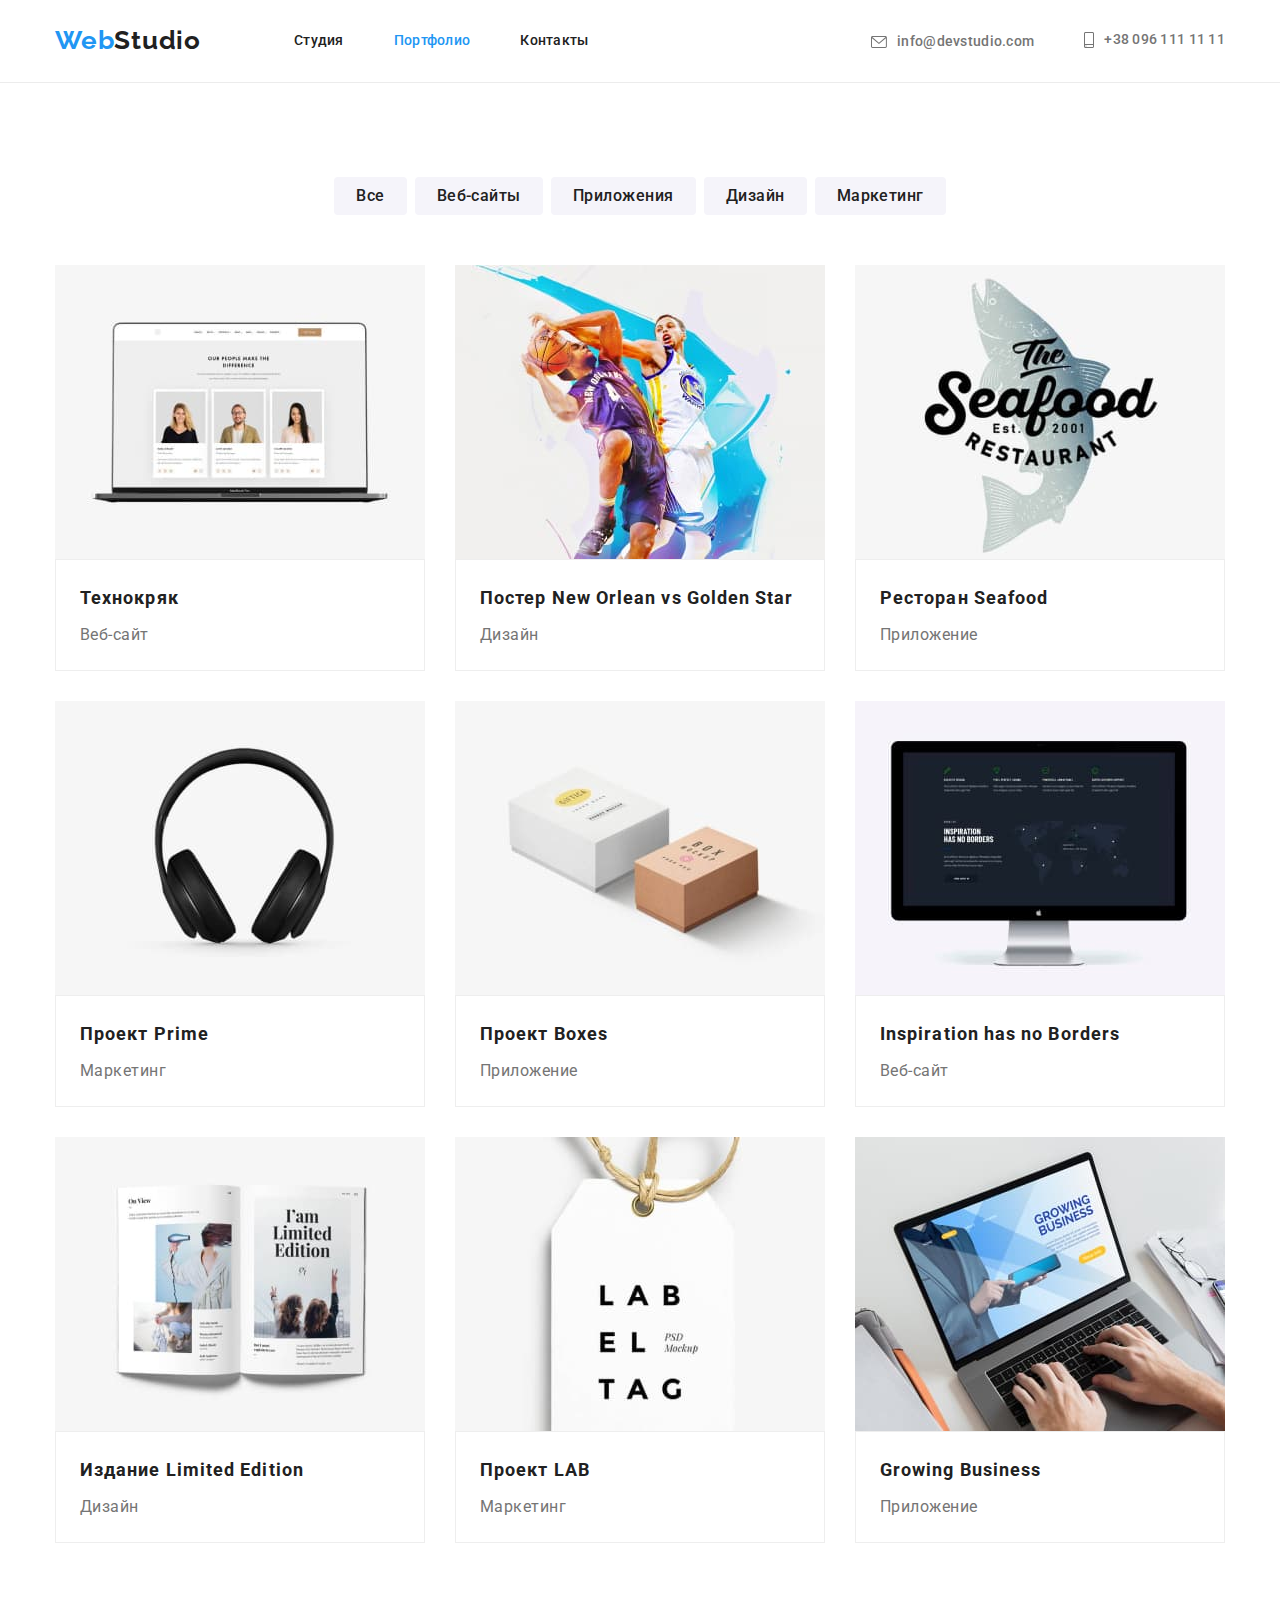
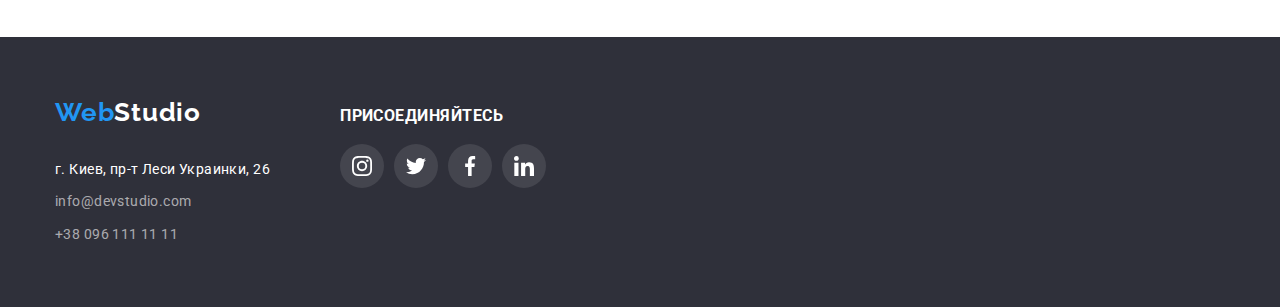
==== portfolio.html @ ec7339f8 "Clone HW4" ====
<!DOCTYPE html>
<html lang="ru">
  <head>
    <meta charset="UTF-8" />
    <meta http-equiv="X-UA-Compatible" content="IE=edge" />
    <meta name="viewport" content="width=device-width, initial-scale=1.0" />
    <title>WebStudio</title>

    <link rel="preconnect" href="https://fonts.googleapis.com" />
    <link rel="preconnect" href="https://fonts.gstatic.com" crossorigin />
    <link
      href="https://fonts.googleapis.com/css2?family=Raleway:wght@700&family=Roboto:wght@400;500;700;900&display=swap"
      rel="stylesheet"
    />

    <link
      rel="stylesheet"
      href="https://cdnjs.cloudflare.com/ajax/libs/modern-normalize/1.1.0/modern-normalize.min.css"
    />

    <link rel="stylesheet" href="./css/styles.css" />
  </head>

  <body>
    <!-- Секция Верхняя линия -->
    <header>
      <div class="header contаiner">
        <a class="logo" href="./index.html"><span class="logo-web">Web</span>Studio</a>

        <nav>
          <ul class="nav-list">
            <li class="nav-item">
              <a href="./index.html">Студия</a>
            </li>
            <li class="nav-item current-page">
              <a href="./portfolio.html">Портфолио</a>
            </li>
            <li class="nav-item">
              <a href="#">Контакты</a>
            </li>
          </ul>
        </nav>

        <ul class="contact-list">
          <li class="contact-item">
            <a href="mailto:info@devstudio.com">
              <svg class="icon envelope">
                <use href='./images/icons.svg#icon-envelope'></use>
              </svg>info@devstudio.com</a>
          </li>
          <li class="contact-item">
            <a href="tel:+380961111111">
              <svg class="icon smartphone">
                <use href='./images/icons.svg#icon-smartphone'></use>
              </svg>+38 096 111 11 11</a>
          </li>
        </ul>
      </div>
    </header>
    <main>
      <!-- Секция Портфолио -->
      <section class="section portfolio">
        <div class="contаiner">
        <h1 class="visually-hidden">Портфолио</h1>
        <!-- Блок Фильтры -->
        <ul class="filters-list">
          <li class="filters-item">
            <button type="button">Все</button>
          </li>
          <li class="filters-item">
            <button type="button">Веб-сайты</button>
          </li>
          <li class="filters-item">
            <button type="button">Приложения</button>
          </li>
          <li class="filters-item">
            <button type="button">Дизайн</button>
          </li>
          <li class="filters-item">
            <button type="button">Маркетинг</button>
          </li>
        </ul>
        <!-- Блок Работы -->
        <ul class="works-list">
          <li class="works-item">
            <a class="works-link" href="#">
              <img
                src="./images/portfolio/technokryak.jpg"
                alt="веб-сайт Технокряк"
                width="370"
                height="294"
              />
              <div class="specification">
                <h2 class="name-product">Технокряк</h2>
                <p class="type-product">Веб-сайт</p>
              </div>
            </a>
          </li>
          <li class="works-item">
            <a class="works-link" href="#">
              <img
                src="./images/portfolio/no_vs_gs.jpg"
                alt="дизайн постера New Orlean vs Golden Star"
                width="370"
                height="294"
              />
              <div class="specification">
                <h2 class="name-product">Постер New Orlean vs Golden Star</h2>
                <p class="type-product">Дизайн</p>
              </div>
            </a>
          </li>
          <li class="works-item">
            <a class="works-link" href="#">
              <img
                src="./images/portfolio/restaurant_seafood.jpg"
                alt="приложение ресторана Seafood"
                width="370"
                height="294"
              />
              <div class="specification">
                <h2 class="name-product">Ресторан Seafood</h2>
                <p class="type-product">Приложение</p>
              </div>
          </a>
          </li>
          <li class="works-item">
            <a class="works-link" href="#">
              <img
                src="./images/portfolio/project_prime.jpg"
                alt="маркетинговый проект Prime"
                width="370"
                height="294"
              />
              <div class="specification">
                <h2 class="name-product">Проект Prime</h2>
                <p class="type-product">Маркетинг</p>
              </div>
           </a>
          </li>
          <li class="works-item">
            <a class="works-link" href="#">
              <img
                src="./images/portfolio/project_boxes.jpg"
                alt="приложение проекта Boxes"
                width="370"
                height="294"
              />
              <div class="specification">
                <h2 class="name-product">Проект Boxes</h2>
                <p class="type-product">Приложение</p>
              </div>
            </a>
          </li>
          <li class="works-item">
            <a class="works-link" href="#">
              <img
                src="./images/portfolio/inspiration_has_no_borders.jpg"
                alt="веб-сайт Inspiration has no Borders"
                width="370"
                height="294"
              />
              <div class="specification">
                <h2 class="name-product">Inspiration has no Borders</h2>
                <p class="type-product">Веб-сайт</p>
              </div>
          </a>
          </li>
          <li class="works-item">
            <a class="works-link" href="#">
              <img
                src="./images/portfolio/limited_edition.jpg"
                alt="дизайн Издания Limited Edition"
                width="370"
                height="294"
              />
              <div class="specification">
                <h2 class="name-product">Издание Limited Edition</h2>
                <p class="type-product">Дизайн</p>
              </div>
          </a>
          </li>
          <li class="works-item">
            <a class="works-link" href="#">
              <img
                src="./images/portfolio/project_lab.jpg"
                alt="маркетинг Проекта LAB"
                width="370"
                height="294"
              />
              <div class="specification">
                <h2 class="name-product">Проект LAB</h2>
                <p class="type-product">Маркетинг</p>
              </div>
          </a>
          </li>
          <li class="works-item">
            <a class="works-link" href="#">
              <img
                src="./images/portfolio/growing_business.jpg"
                alt="приложение Growing Business"
                width="370"
                height="294"
              />
              <div class="specification">
                <h2 class="name-product">Growing Business</h2>
               <p class="type-product">Приложение</p>
              </div>
          </a>
          </li>
        </ul>  
        </div>
      </section>
    </main>
    <!-- Секция Подвал -->
    <footer class="footer">
      <div class="contаiner">
        <div class="logo-n-address">
        <a class="footer-logo" href="./index.html">
          <span class="logo-web">Web</span>Studio
        </a>
        <address>
          <ul class="address-list">
            <li class="address-item">
              <a
                class="location"
                href="https://goo.gl/maps/VrpaVgQh39W8fAb86"
                target="_blank"
                rel="noopener noreferrer"
                >г. Киев, пр-т Леси Украинки, 26
              </a>
            </li>
            <li class="address-item">
              <a class="mail" href="mailto:info@devstudio.com"
                >info@devstudio.com</a
              >
            </li>
            <li class="address-item">
              <a class="mail" href="tel:+380961111111">+38 096 111 11 11</a>
            </li>
            </li>
          </ul>
        </address>
        </div>
        <div class="join-box">
          <p class="join-text">присоединяйтесь</p>
          <ul class="social-list">
                <li class="social-item">
                  <a class="social-link" href="#">
                      <svg class="icon">
                        <use href='./images/icons.svg#icon-instagram'></use>
                      </svg>
                  </a>
                </li>
                <li class="social-item">
                  <a class="social-link" href="#">
                      <svg class="icon">
                        <use href='./images/icons.svg#icon-twitter'></use>
                      </svg>
                  </a>
                </li>
                <li class="social-item">
                  <a class="social-link" href="#">
                      <svg class="icon">
                        <use href='./images/icons.svg#icon-facebook'></use>
                      </svg>
                  </a>
                </li>
                <li class="social-item">
                  <a class="social-link" href="#">
                      <svg class="icon">
                        <use href='./images/icons.svg#icon-linkedin'></use>
                      </svg>
                  </a>
                </li>
              </ul>
        </div>
      </div>
    </footer>
  </body>
</html>
---- css/styles.css ----
:root {
  --main-text-color: rgba(33, 33, 33, 1);
  --secondary-text-color: rgba(117, 117, 117, 1);
  --third-text-color: rgba(255, 255, 255, 0.6);
  --highlighting-color: rgba(33, 150, 243, 1);
  --main-color: rgba(255, 255, 255, 1);
  --secondary-background-color: rgba(47, 48, 58, 1);
  --third-background-color: rgba(245, 244, 250, 1);
  --bt-hover: rgba(24, 140, 232, 1);
  --header-border: 1px solid rgba(236, 236, 236, 1);
  --box-shadow-fotocard: 0px 1px 3px rgba(0, 0, 0, 0.12), 0px 1px 1px rgba(0, 0, 0, 0.14),
    0px 2px 1px rgba(0, 0, 0, 0.2);
  --shadow-bt-hero: 0px 4px 4px rgba(0, 0, 0, 0.15);
  --shadow-bt-filter: 0px 3px 1px rgba(0, 0, 0, 0.1), 0px 1px 2px rgba(0, 0, 0, 0.08),
    0px 2px 2px rgba(0, 0, 0, 0.12);
  --works-border: 1px solid #eeeeee;
  --works-item-gap: 30px;
  --hero-linear-gradient: to right, rgba(47, 48, 58, 0.4), rgba(47, 48, 58, 0.4);
  --icon-color: rgba(175, 177, 184, 1);
  --footer-social-link-bg: rgba(255, 255, 255, 0.1);
}

a {
  text-decoration: none;
}

ul,
h1,
h2,
h3,
p {
  list-style: none;
  margin: 0;
  padding: 0;
  margin-block: 0;
}

img {
  display: block;
  width: 100%;
  height: auto;
}

body {
  background-color: var(--main-color);
  font-family: 'Roboto', sans-serif;
  font-style: normal;
}

.visually-hidden {
  position: absolute;
  width: 1px;
  height: 1px;
  margin: -1px;
  border: 0;
  padding: 0;

  white-space: nowrap;
  clip-path: inset(100%);
  clip: rect(0 0 0 0);
  overflow: hidden;
}

/* Общий стиль */
.contаiner {
  width: 1200px;
  padding-left: 15px;
  padding-right: 15px;
  margin-left: auto;
  margin-right: auto;
}

.section {
  padding-top: 94px;
  padding-bottom: 94px;
}

/* Верхняя линия */
header a {
  display: flex;
  align-items: center;
  padding-top: 32px;
  padding-bottom: 32px;
}

header {
  border-bottom: var(--header-border);
}

.contаiner.header {
  display: flex;
  flex-direction: row;
  align-items: center;
  /* border-bottom: var(--header-border); */
}

/* блок Логотип */
.logo {
  font-family: 'Raleway', sans-serif;
  font-weight: 700;
  font-size: 26px;
  line-height: 1.19;
  letter-spacing: 0.03em;
  color: var(--main-text-color);

  margin-right: 93px;
  padding-top: 24px;
  padding-bottom: 25px;
}

.logo-web {
  color: var(--highlighting-color);
}

/* блок Навигация */
.nav-list {
  display: flex;
  flex-direction: row;
}

.nav-list .nav-item:not(:last-child) {
  margin-right: 50px;
}

.nav-item a {
  font-weight: 500;
  font-size: 14px;
  line-height: 1.14;
  letter-spacing: 0.02em;
  color: var(--main-text-color);
}

.nav-item a:hover,
.nav-item a:focus {
  color: var(--highlighting-color);
}

.current-page a {
  color: var(--highlighting-color);
}

/* блок Контакты */
.contact-list {
  display: flex;
  flex-direction: row;
  align-items: baseline;
  margin-left: auto;
}

.contact-list .contact-item:not(:last-child) {
  margin-right: 50px;
}

.contact-item a {
  font-weight: 500;
  font-size: 14px;
  line-height: 1.14;
  letter-spacing: 0.02em;
  color: var(--secondary-text-color);

  /* display: flex;
  align-items: center; */
}

.contact-item a:hover,
.contact-item a:focus,
.contact-item a:hover .icon,
.contact-item a:focus .icon {
  color: var(--highlighting-color);
  fill: var(--highlighting-color);
}

.icon {
  fill: var(--secondary-text-color);
}

.envelope {
  width: 16px;
  height: 12px;
}

.smartphone {
  width: 10px;
  height: 16px;
}

.smartphone,
.envelope {
  margin-right: 10px;
}

/* Основная страница */
/* Шапка */
.section.hero {
  display: block;
  padding-top: 200px;
  padding-bottom: 200px;
  text-align: center;
  max-width: 1600px;
  margin-left: auto;
  margin-right: auto;

  background-color: var(--secondary-background-color);
  background-image: linear-gradient(var(--hero-linear-gradient)), url('../images/hero_img.jpg');
  background-repeat: no-repeat;
  background-position: center;
}

.hero-title {
  color: var(--main-color);
  font-weight: 900;
  font-size: 44px;
  line-height: 1.36;
  text-align: center;
  letter-spacing: 0.06em;
  text-transform: uppercase;

  margin-bottom: 30px;
}

.bt-hero {
  background-color: var(--highlighting-color);
  font-weight: 700;
  font-size: 16px;
  line-height: 1.87;
  letter-spacing: 0.06em;
  text-align: center;
  color: var(--main-color);
  box-shadow: var(--shadow-bt-hero);
  border-radius: 4px;
  border: none;

  width: 200px;
  height: 50px;
}

.bt-hero:hover {
  cursor: pointer;
  background-color: var(--bt-hover);
}

/* Особенности */
.section.feature {
  padding-bottom: 0;
}

.feature-list {
  display: flex;
}

.feature-item {
  display: block;
  width: 270px;
}

.feature-item:not(:last-child) {
  margin-right: 30px;
}

.item-box {
  display: flex;
  justify-content: center;
  align-items: center;
  height: 120px;

  background-color: var(--third-background-color);
  border-radius: 4px;

  margin-bottom: 30px;
}

.item-box .icon {
  width: 70px;
  height: 70px;
}

.feature-item h3 {
  font-weight: 700;
  font-size: 14px;
  line-height: 1.14;
  letter-spacing: 0.03em;
  text-transform: uppercase;
  color: var(--main-text-color);

  margin-bottom: 10px;
}

.feature-item p {
  font-weight: 400;
  font-size: 14px;
  line-height: 1.71;
  letter-spacing: 0.03em;
  color: var(--secondary-text-color);
}

/* Чем мы занимаемся + Наша команда */
.titles-sections {
  font-weight: 700;
  font-size: 36px;
  line-height: 1.16;
  letter-spacing: 0.03em;
  text-align: center;
  color: var(--main-text-color);

  margin-bottom: 50px;
}

/* Чем мы занимаемся */

.doing-list {
  display: flex;
}

.doing-item:not(:last-child) {
  margin-right: 30px;
}

/* Наша команда */
section.team {
  background-color: var(--third-background-color);
}

.team-list {
  display: flex;
}

.team-item {
  width: 270px;
  text-align: center;

  background-color: var(--main-color);

  box-shadow: var(--box-shadow-fotocard);
  border-radius: 0px 0px 4px 4px;
}

.team-item:not(:last-child) {
  margin-right: 30px;
}

.clarification {
  padding-top: 30px;
  padding-bottom: 30px;
}

.team-item .names {
  font-weight: 500;
  font-size: 16px;
  line-height: 1.18;
  letter-spacing: 0.03em;

  margin-bottom: 10px;
}

.team-item .profession {
  font-weight: 400;
  font-size: 16px;
  line-height: 1.18;
  letter-spacing: 0.03em;
  color: var(--secondary-text-color);

  margin-bottom: 16px;
}

.social-list {
  display: flex;
  justify-content: center;
  align-items: center;
}

.social-item:not(:last-child) {
  margin-right: 10px;
}

.social-link {
  display: flex;
  align-items: center;
  justify-content: center;
  width: 44px;
  height: 44px;
  /* padding: 12px; */
  border-radius: 50%;
}

.social-link:hover,
.social-link:focus,
.social-link:hover .icon,
.social-link:focus .icon {
  background-color: var(--highlighting-color);
  fill: var(--main-color);
}

.social-link .icon {
  width: 20px;
  height: 20px;
  fill: var(--icon-color);
}

/* Постоянные клиенты */
.partners-list {
  display: flex;
}

.partners-item:not(:last-child) {
  margin-right: 30px;
}

.partners-link {
  display: flex;
  align-items: center;
  justify-content: center;

  border: 1px solid var(--icon-color);
  border-radius: 4px;
  width: 170px;
  height: 92px;
}

.partners-link .icon {
  width: 106px;
  height: 60px;
  fill: var(--icon-color);
}

.partners-link:hover,
.partners-link:focus {
  border: 1px solid var(--highlighting-color);
}

.partners-link:hover .icon,
.partners-link:focus .icon {
  fill: var(--highlighting-color);
}

/* страница Портфолио */
/* блок Фильтры */
.filters-list {
  display: flex;
  justify-content: center;
  margin-bottom: 50px;
}

.filters-item:not(:last-child) {
  margin-right: 8px;
}

.filters-item button {
  background-color: var(--third-background-color);
  font-weight: 500;
  font-size: 16px;
  line-height: 1.62;
  text-align: center;
  letter-spacing: 0.03em;
  border-style: unset;
  border-radius: 4px;
  color: var(--main-text-color);

  padding: 6px 22px;
}

.filters-item button:hover,
.filters-item button:focus {
  cursor: pointer;
  background-color: var(--highlighting-color);
  color: var(--main-color);
  box-shadow: var(--shadow-bt-filter);
}

/* блок Работы */
.works-list {
  display: flex;
  flex-wrap: wrap;

  margin-right: calc(-1 * var(--works-item-gap));
  margin-bottom: calc(-1 * var(--works-item-gap));
}

.works-item {
  width: 370px;
  flex-basis: calc(100% / 3 - var(--works-item-gap));
  margin-right: var(--works-item-gap);
  margin-bottom: var(--works-item-gap);
}

.works-link {
  display: block;
}

.works-link:hover,
.works-link:focus {
  box-shadow: 1px 4px 6px 0px rgba(0, 0, 0, 0.16), 0px 4px 4px 0px rgba(0, 0, 0, 0.06),
    0px 1px 1px 0px rgba(0, 0, 0, 0.12);
}

.specification {
  padding: 20px 24px;
  border: var(--works-border);
}

.name-product {
  font-weight: 700;
  font-size: 18px;
  line-height: 2;
  letter-spacing: 0.06em;
  color: var(--main-text-color);

  margin-bottom: 4px;
}

.type-product {
  font-weight: 400;
  font-size: 16px;
  line-height: 1.87;
  letter-spacing: 0.03em;
  color: var(--secondary-text-color);
}

/* Подвал */
.footer {
  background-color: var(--secondary-background-color);
}
.footer {
  padding-top: 60px;
  padding-bottom: 60px;
}

.footer .contаiner {
  display: flex;
  align-items: baseline;
}

.logo-n-address {
  display: flex;
  flex-direction: column;
  margin-right: 70px;
}

/* блок Логотип */
.footer-logo {
  font-family: 'Raleway', sans-serif;
  font-weight: 700;
  font-size: 26px;
  line-height: 1.19;
  letter-spacing: 0.03em;
  color: var(--main-color);

  margin-bottom: 30px;
}

/* блок Адрес */
.address-list {
  font-style: normal;
}

.address-item:not(:last-child) {
  margin-bottom: 9px;
}

.address-item a {
  font-weight: 400;
  font-size: 14px;
  line-height: 1.71;
  letter-spacing: 0.03em;
  color: var(--third-text-color);
}

.address-item a:hover,
.address-item a:focus {
  color: var(--highlighting-color);
}

.address-item .location {
  color: var(--main-color);
}

/* блоки Логотип+Адрес */
.logo-n-address {
  margin-right: 70px;
}

/* блок Присоединяйтесь */
.join-text {
  font-weight: 700;
  font-size: 16px;
  line-height: 1;
  letter-spacing: 0.03em;
  text-transform: uppercase;
  color: var(--main-color);

  margin-bottom: 20px;
}

.join-box .social-link .icon {
  fill: var(--main-color);
}

.join-box .social-link {
  background-color: var(--footer-social-link-bg);
}

.join-box .social-link:hover,
.join-box .social-link:focus,
.join-box .social-link:hover .icon,
.join-box .social-link:focus .icon {
  background-color: var(--highlighting-color);
  fill: var(--main-color);
}
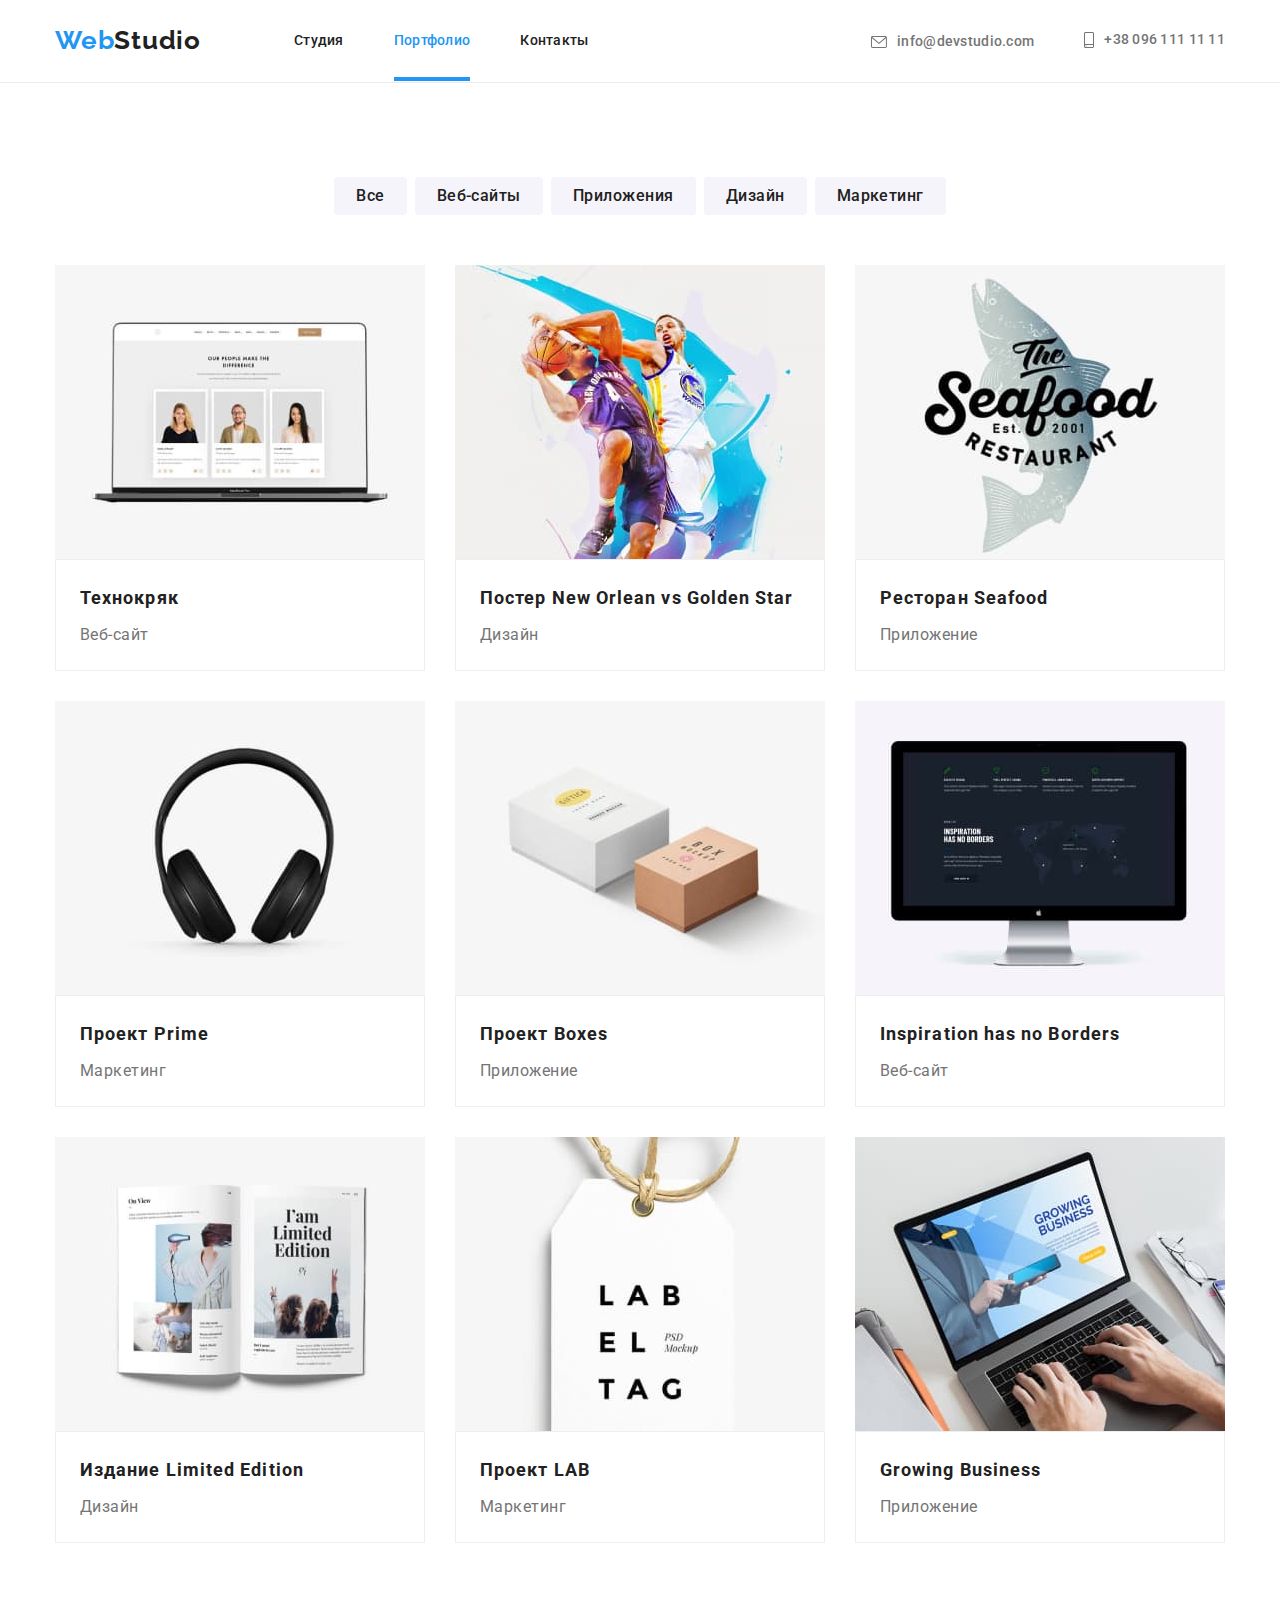
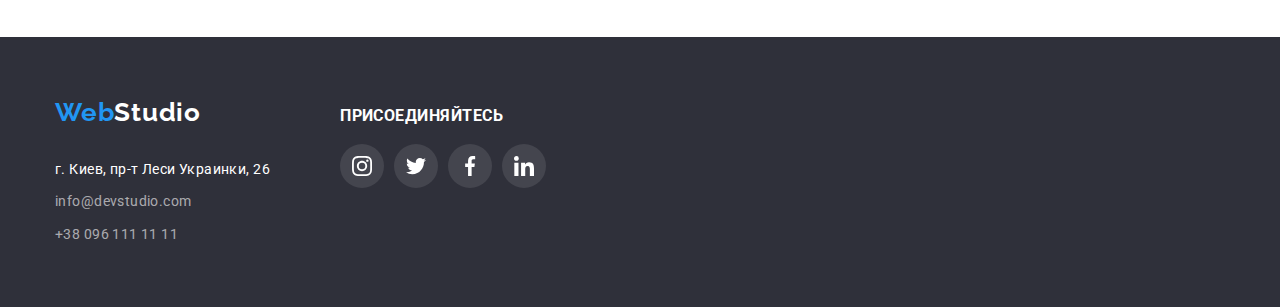
==== commit cce44b03: "active border in nav header DONE" ====
--- a/portfolio.html
+++ b/portfolio.html
@@ -30,13 +30,13 @@
         <nav>
           <ul class="nav-list">
             <li class="nav-item">
-              <a href="./index.html">Студия</a>
+              <a class='nav-link' href="./index.html">Студия</a>
             </li>
             <li class="nav-item current-page">
-              <a href="./portfolio.html">Портфолио</a>
+              <a class='nav-link' href="./portfolio.html">Портфолио</a>
             </li>
             <li class="nav-item">
-              <a href="#">Контакты</a>
+              <a class='nav-link' href="#">Контакты</a>
             </li>
           </ul>
         </nav>
--- a/css/styles.css
+++ b/css/styles.css
@@ -122,7 +122,7 @@
   margin-right: 50px;
 }
 
-.nav-item a {
+.nav-item .nav-link {
   font-weight: 500;
   font-size: 14px;
   line-height: 1.14;
@@ -130,13 +130,38 @@
   color: var(--main-text-color);
 }
 
-.nav-item a:hover,
-.nav-item a:focus {
+.nav-item .nav-link:hover,
+.nav-item .nav-link:focus {
   color: var(--highlighting-color);
-}
-
-.current-page a {
+  position: relative;
+}
+
+.nav-item .nav-link:hover::after,
+.nav-item .nav-link:focus::after {
+  content: '';
+  display: block;
+  width: 100%;
+  height: 4px;
+  background-color: var(--highlighting-color);
+  position: absolute;
+  bottom: 0;
+  left: 0;
+}
+
+.current-page .nav-link {
   color: var(--highlighting-color);
+  position: relative;
+}
+
+.current-page .nav-link::after {
+  content: '';
+  display: block;
+  width: 100%;
+  height: 4px;
+  background-color: var(--highlighting-color);
+  position: absolute;
+  bottom: 0;
+  left: 0;
 }
 
 /* блок Контакты */
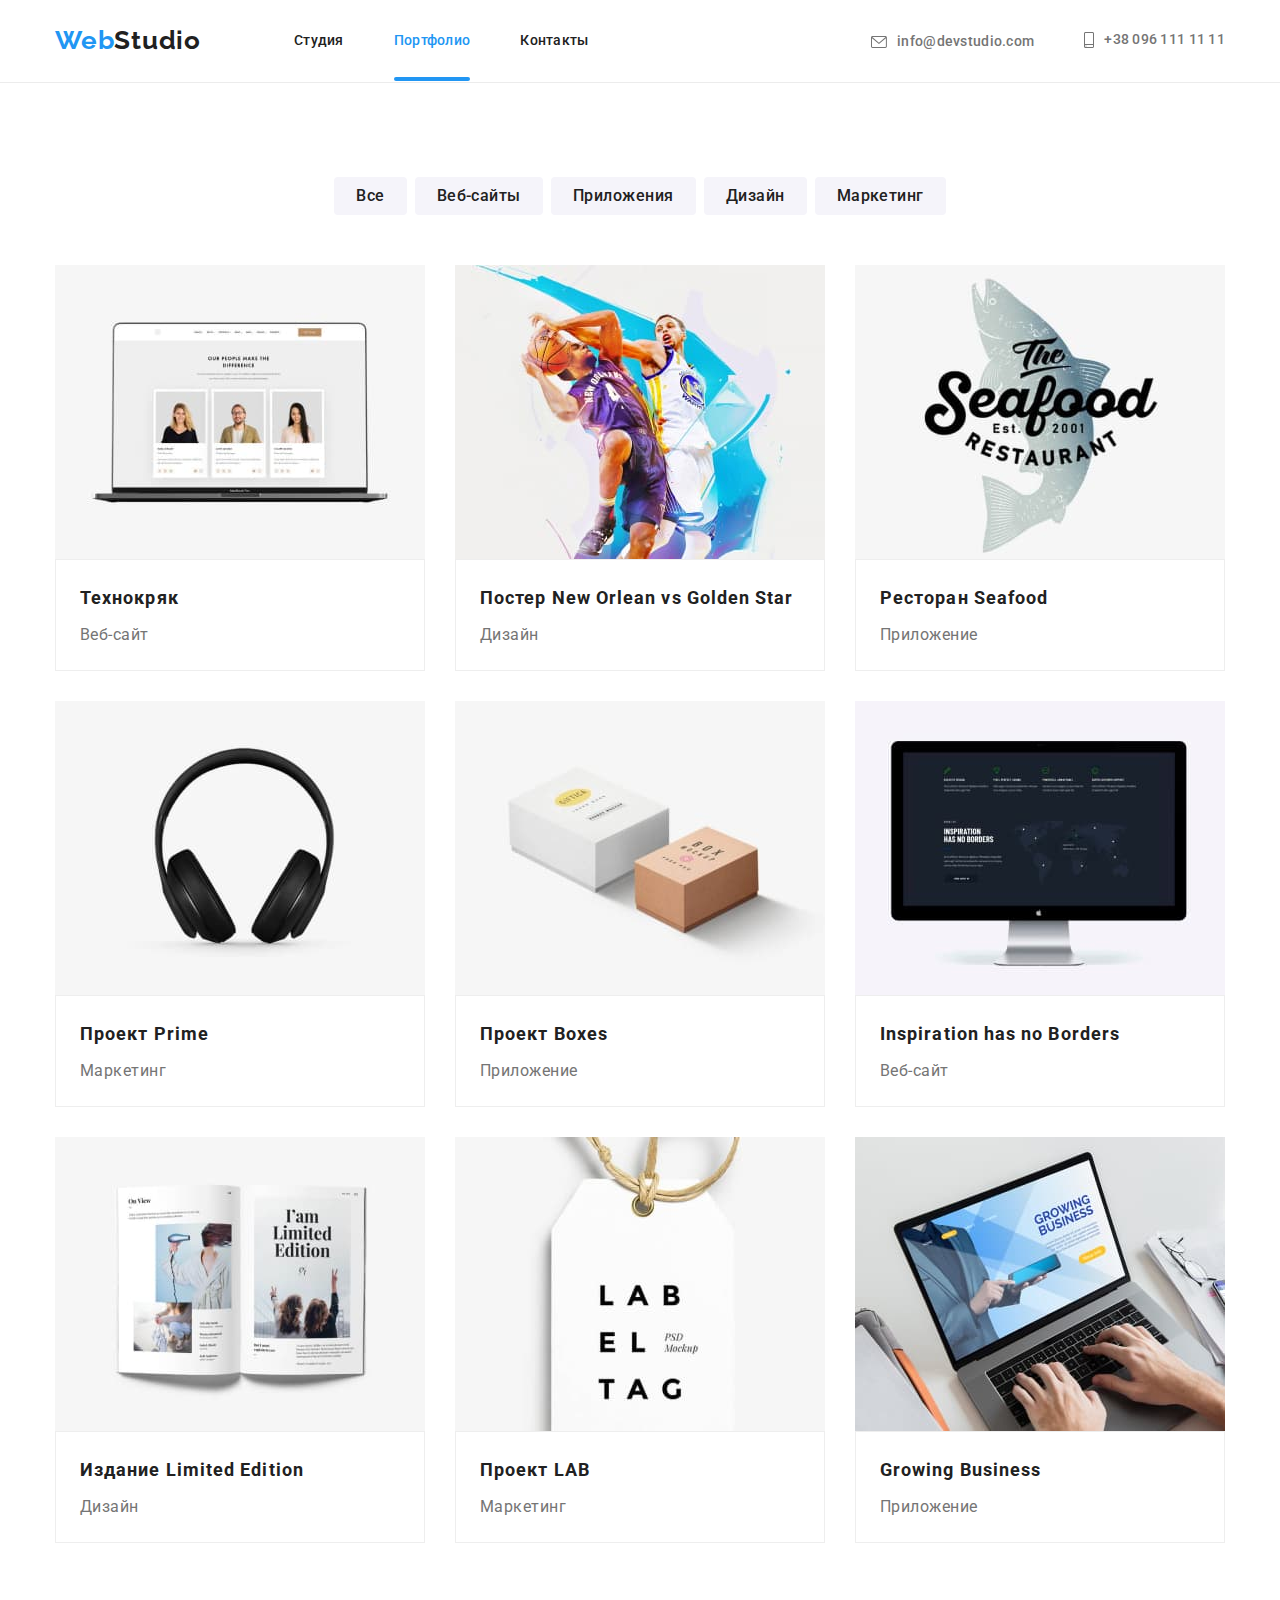
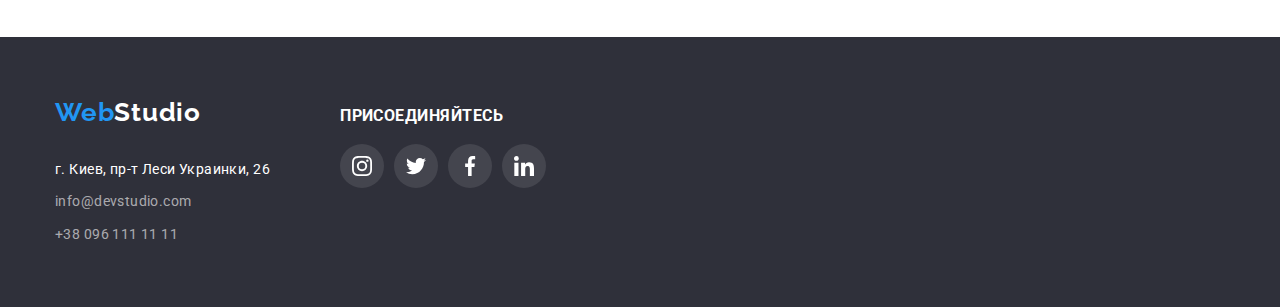
==== commit 5f13a23f: "overlay portfolio card Done" ====
--- a/portfolio.html
+++ b/portfolio.html
@@ -84,12 +84,15 @@
         <ul class="works-list">
           <li class="works-item">
             <a class="works-link" href="#">
+              <div class="viewbox">
               <img
                 src="./images/portfolio/technokryak.jpg"
                 alt="веб-сайт Технокряк"
                 width="370"
                 height="294"
               />
+              <p class="overlay">Технокряк это современная площадка распространения коронавируса. Компании используют эту платформу для цифрового шпионажа и атак на защищённые сервера конкурентов.</p>
+              </div>
               <div class="specification">
                 <h2 class="name-product">Технокряк</h2>
                 <p class="type-product">Веб-сайт</p>
@@ -98,12 +101,15 @@
           </li>
           <li class="works-item">
             <a class="works-link" href="#">
+              <div class="viewbox">
               <img
                 src="./images/portfolio/no_vs_gs.jpg"
                 alt="дизайн постера New Orlean vs Golden Star"
                 width="370"
                 height="294"
               />
+              <p class="overlay">Постер New Orlean vs Golden Star Lorem ipsum dolor, sit amet consectetur adipisicing elit. Velit, minima?</p>
+              </div>
               <div class="specification">
                 <h2 class="name-product">Постер New Orlean vs Golden Star</h2>
                 <p class="type-product">Дизайн</p>
@@ -112,12 +118,15 @@
           </li>
           <li class="works-item">
             <a class="works-link" href="#">
+              <div class="viewbox">
               <img
                 src="./images/portfolio/restaurant_seafood.jpg"
                 alt="приложение ресторана Seafood"
                 width="370"
                 height="294"
               />
+              <p class="overlay">Ресторан Seafood Lorem ipsum dolor sit amet consectetur adipisicing elit. Impedit blanditiis quo itaque at possimus temporibus!</p>
+              </div>
               <div class="specification">
                 <h2 class="name-product">Ресторан Seafood</h2>
                 <p class="type-product">Приложение</p>
@@ -126,12 +135,15 @@
           </li>
           <li class="works-item">
             <a class="works-link" href="#">
+              <div class="viewbox">
               <img
                 src="./images/portfolio/project_prime.jpg"
                 alt="маркетинговый проект Prime"
                 width="370"
                 height="294"
               />
+              <p class="overlay">Проект Prime Lorem ipsum dolor sit amet consectetur adipisicing elit. Quos amet eaque commodi repudiandae ex iste nostrum.</p>
+              </div>
               <div class="specification">
                 <h2 class="name-product">Проект Prime</h2>
                 <p class="type-product">Маркетинг</p>
@@ -140,12 +152,15 @@
           </li>
           <li class="works-item">
             <a class="works-link" href="#">
+              <div class="viewbox">
               <img
                 src="./images/portfolio/project_boxes.jpg"
                 alt="приложение проекта Boxes"
                 width="370"
                 height="294"
               />
+              <p class="overlay">Проект Boxes Lorem ipsum dolor sit amet consectetur, adipisicing elit. Aliquam provident itaque est saepe placeat a officiis iusto. Corporis quod, aspernatur corrupti non voluptas impedit!</p>
+              </div>
               <div class="specification">
                 <h2 class="name-product">Проект Boxes</h2>
                 <p class="type-product">Приложение</p>
@@ -154,12 +169,15 @@
           </li>
           <li class="works-item">
             <a class="works-link" href="#">
+              <div class="viewbox">
               <img
                 src="./images/portfolio/inspiration_has_no_borders.jpg"
                 alt="веб-сайт Inspiration has no Borders"
                 width="370"
                 height="294"
               />
+              <p class="overlay">Inspiration has no Borders Lorem ipsum dolor, sit amet consectetur adipisicing elit. Nam atque omnis aperiam molestiae dicta sint, numquam qui cumque porro odit provident perspiciatis illo! Corrupti pariatur, labore illum ipsum magnam dicta ea? Atque?</p>
+              </div>
               <div class="specification">
                 <h2 class="name-product">Inspiration has no Borders</h2>
                 <p class="type-product">Веб-сайт</p>
@@ -168,12 +186,15 @@
           </li>
           <li class="works-item">
             <a class="works-link" href="#">
+              <div class="viewbox">
               <img
                 src="./images/portfolio/limited_edition.jpg"
                 alt="дизайн Издания Limited Edition"
                 width="370"
                 height="294"
               />
+              <p class="overlay">Издание Limited Edition Lorem ipsum dolor sit amet consectetur adipisicing elit. Harum officia doloribus expedita necessitatibus atque cupiditate, neque natus commodi! Corrupti.</p>
+              </div>
               <div class="specification">
                 <h2 class="name-product">Издание Limited Edition</h2>
                 <p class="type-product">Дизайн</p>
@@ -182,12 +203,15 @@
           </li>
           <li class="works-item">
             <a class="works-link" href="#">
+              <div class="viewbox">
               <img
                 src="./images/portfolio/project_lab.jpg"
                 alt="маркетинг Проекта LAB"
                 width="370"
                 height="294"
               />
+              <p class="overlay">Проект LAB Lorem ipsum dolor, sit amet consectetur adipisicing elit. Eveniet iure quaerat omnis quasi rem hic corporis voluptatibus libero, distinctio error!</p>
+              </div>
               <div class="specification">
                 <h2 class="name-product">Проект LAB</h2>
                 <p class="type-product">Маркетинг</p>
@@ -196,12 +220,15 @@
           </li>
           <li class="works-item">
             <a class="works-link" href="#">
+              <div class="viewbox">
               <img
                 src="./images/portfolio/growing_business.jpg"
                 alt="приложение Growing Business"
                 width="370"
                 height="294"
               />
+              <p class="overlay">Growing Business Lorem ipsum dolor sit amet consectetur adipisicing elit. Ratione consectetur reiciendis laborum totam?</p>
+              </div>
               <div class="specification">
                 <h2 class="name-product">Growing Business</h2>
                <p class="type-product">Приложение</p>
--- a/css/styles.css
+++ b/css/styles.css
@@ -18,6 +18,13 @@
   --hero-linear-gradient: to right, rgba(47, 48, 58, 0.4), rgba(47, 48, 58, 0.4);
   --icon-color: rgba(175, 177, 184, 1);
   --footer-social-link-bg: rgba(255, 255, 255, 0.1);
+  --animation-timing-function: cubic-bezier (0.4, 0, 0.2, 1);
+  --backdrop: rgba(0, 0, 0, 0.2);
+  --border-modal-bt-close: rgba(0, 0, 0, 0.1);
+  --cross-color: rgba(0, 0, 0, 1);
+  --modal-shadow: 0px 4px 4px 0px rgba(0, 0, 0, 0.25);
+  --bg-label: rgba(47, 48, 58, 0.8);
+  --bg-overlay: rgba(33, 150, 243, 0.9);
 }
 
 a {
@@ -91,7 +98,6 @@
   display: flex;
   flex-direction: row;
   align-items: center;
-  /* border-bottom: var(--header-border); */
 }
 
 /* блок Логотип */
@@ -128,6 +134,10 @@
   line-height: 1.14;
   letter-spacing: 0.02em;
   color: var(--main-text-color);
+
+  transition-property: color;
+  transition-duration: 250ms;
+  transition-timing-function: var(--animation-timing-function);
 }
 
 .nav-item .nav-link:hover,
@@ -143,6 +153,7 @@
   width: 100%;
   height: 4px;
   background-color: var(--highlighting-color);
+  border-radius: 2px;
   position: absolute;
   bottom: 0;
   left: 0;
@@ -159,6 +170,7 @@
   width: 100%;
   height: 4px;
   background-color: var(--highlighting-color);
+  border-radius: 2px;
   position: absolute;
   bottom: 0;
   left: 0;
@@ -183,8 +195,9 @@
   letter-spacing: 0.02em;
   color: var(--secondary-text-color);
 
-  /* display: flex;
-  align-items: center; */
+  transition-property: color;
+  transition-duration: 250ms;
+  transition-timing-function: var(--animation-timing-function);
 }
 
 .contact-item a:hover,
@@ -197,6 +210,9 @@
 
 .icon {
   fill: var(--secondary-text-color);
+  transition-property: fill;
+  transition-duration: 250ms;
+  transition-timing-function: var(--animation-timing-function);
 }
 
 .envelope {
@@ -257,11 +273,77 @@
 
   width: 200px;
   height: 50px;
+
+  transition-property: background-color;
+  transition-duration: 250ms;
+  transition-timing-function: var(--animation-timing-function);
 }
 
 .bt-hero:hover {
   cursor: pointer;
   background-color: var(--bt-hover);
+}
+
+/* Модальное окно */
+.backdrop {
+  position: fixed;
+  top: 0;
+  left: 0;
+  width: 100%;
+  height: 100%;
+  background-color: var(--backdrop);
+
+  transition-property: opacity, visibility;
+  transition-duration: 1000ms;
+  transition-timing-function: cubic-bezier(0.215, 0.61, 0.355, 1);
+}
+
+.is-hidden {
+  visibility: hidden;
+  opacity: 0;
+  pointer-events: unset;
+}
+
+.modal {
+  position: absolute;
+  top: 50%;
+  left: 50%;
+  transform: translate(-50%, -50%);
+  min-width: 528px;
+  min-height: 581px;
+
+  background-color: var(--main-color);
+  box-shadow: var(--modal-shadow);
+}
+
+.modal-bt-close {
+  position: absolute;
+  right: 8px;
+  top: 8px;
+
+  display: flex;
+  align-items: center;
+  justify-content: center;
+
+  width: 30px;
+  height: 30px;
+  border-radius: 50%;
+  border: 1px solid var(--border-modal-bt-close);
+  cursor: pointer;
+
+  background-color: var(--main-color);
+}
+
+.is-hidden {
+  visibility: hidden;
+  opacity: 0;
+  pointer-events: unset;
+}
+
+.modal-bt-close .icon {
+  width: 18px;
+  height: 18px;
+  fill: var(--cross-color);
 }
 
 /* Особенности */
@@ -336,6 +418,34 @@
   display: flex;
 }
 
+.doing-item {
+  position: relative;
+}
+
+.label {
+  position: absolute;
+  left: 0;
+  bottom: 0;
+  width: 100%;
+  height: 70px;
+
+  display: flex;
+  align-items: center;
+  justify-content: center;
+
+  background-color: var(--bg-label);
+}
+
+.label-text {
+  font-size: 14px;
+  font-weight: 700;
+  line-height: 1.14;
+  letter-spacing: 0.03em;
+  text-align: center;
+  text-transform: uppercase;
+  color: var(--main-color);
+}
+
 .doing-item:not(:last-child) {
   margin-right: 30px;
 }
@@ -403,8 +513,21 @@
   justify-content: center;
   width: 44px;
   height: 44px;
-  /* padding: 12px; */
   border-radius: 50%;
+
+  transition-property: background-color;
+  transition-duration: 250ms;
+  transition-timing-function: var(--animation-timing-function);
+}
+
+.social-link .icon {
+  width: 20px;
+  height: 20px;
+  fill: var(--icon-color);
+
+  transition-property: fill;
+  transition-duration: 250ms;
+  transition-timing-function: var(--animation-timing-function);
 }
 
 .social-link:hover,
@@ -415,12 +538,6 @@
   fill: var(--main-color);
 }
 
-.social-link .icon {
-  width: 20px;
-  height: 20px;
-  fill: var(--icon-color);
-}
-
 /* Постоянные клиенты */
 .partners-list {
   display: flex;
@@ -439,12 +556,20 @@
   border-radius: 4px;
   width: 170px;
   height: 92px;
+
+  transition-property: border;
+  transition-duration: 250ms;
+  transition-timing-function: var(--animation-timing-function);
 }
 
 .partners-link .icon {
   width: 106px;
   height: 60px;
   fill: var(--icon-color);
+
+  transition-property: fill;
+  transition-duration: 250ms;
+  transition-timing-function: var(--animation-timing-function);
 }
 
 .partners-link:hover,
@@ -481,6 +606,10 @@
   color: var(--main-text-color);
 
   padding: 6px 22px;
+
+  transition-property: background-color, color, box-shadow;
+  transition-duration: 250ms;
+  transition-timing-function: var(--animation-timing-function);
 }
 
 .filters-item button:hover,
@@ -509,12 +638,53 @@
 
 .works-link {
   display: block;
+
+  transition-property: box-shadow;
+  transition-duration: 250ms;
+  transition-timing-function: var(--animation-timing-function);
+}
+
+.viewbox {
+  position: relative;
+  overflow: hidden;
+}
+
+.overlay {
+  position: absolute;
+  left: 0;
+  bottom: -100%;
+
+  display: block;
+  width: 100%;
+  height: 100%;
+
+  background-color: var(--bg-overlay);
+
+  font-size: 18px;
+  font-weight: 400;
+  line-height: 1.55;
+  letter-spacing: 0.03em;
+  text-align: left;
+  color: var(--main-color);
+  padding: 63px 24px;
+
+  transition-property: transform;
+  transition-duration: 250ms;
+  transition-timing-function: var(--animation-timing-function);
 }
 
 .works-link:hover,
 .works-link:focus {
   box-shadow: 1px 4px 6px 0px rgba(0, 0, 0, 0.16), 0px 4px 4px 0px rgba(0, 0, 0, 0.06),
     0px 1px 1px 0px rgba(0, 0, 0, 0.12);
+}
+
+.works-link:hover .overlay,
+.works-link:focus .overlay {
+  transform: translateY(-100%);
+  opacity: 1;
+  visibility: visible;
+  pointer-events: visible;
 }
 
 .specification {
@@ -587,6 +757,10 @@
   line-height: 1.71;
   letter-spacing: 0.03em;
   color: var(--third-text-color);
+
+  transition-property: color;
+  transition-duration: 250ms;
+  transition-timing-function: var(--animation-timing-function);
 }
 
 .address-item a:hover,
@@ -617,10 +791,17 @@
 
 .join-box .social-link .icon {
   fill: var(--main-color);
+  transition-property: fill;
+  transition-duration: 250ms;
+  transition-timing-function: var(--animation-timing-function);
 }
 
 .join-box .social-link {
   background-color: var(--footer-social-link-bg);
+  /* 
+  transition-property: background-color;
+  transition-duration: 250ms;
+  transition-timing-function: var(--animation-timing-function); */
 }
 
 .join-box .social-link:hover,
